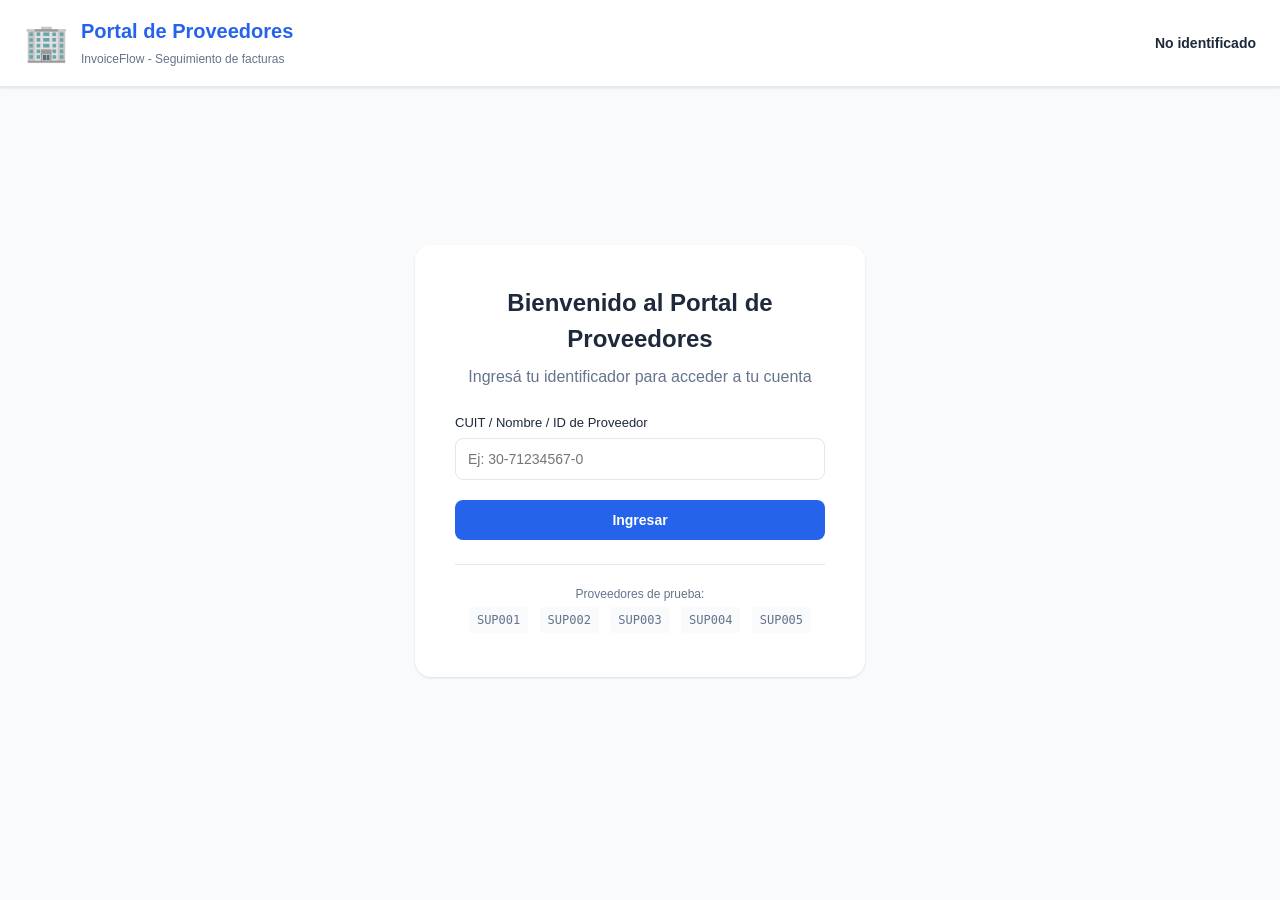
==== supplier_portal/index.html @ 0460cac7 "mi primer commit" ====
<!DOCTYPE html>
<html lang="es">
<head>
    <meta charset="UTF-8">
    <meta name="viewport" content="width=device-width, initial-scale=1.0">
    <title>Portal de Proveedores - InvoiceFlow</title>
    <link rel="stylesheet" href="style.css">
</head>
<body>
    <header>
        <div class="brand">
            <span class="logo">🏢</span>
            <div class="brand-text">
                <h1>Portal de Proveedores</h1>
                <span class="subtitle">InvoiceFlow - Seguimiento de facturas</span>
            </div>
        </div>
        <div class="user-info" id="user-info">
            <span class="supplier-name" id="supplier-name">No identificado</span>
            <span class="supplier-id" id="supplier-id"></span>
        </div>
    </header>

    <main>
        <!-- Login Section -->
        <section class="login-section" id="login-section">
            <div class="login-card">
                <h2>Bienvenido al Portal de Proveedores</h2>
                <p>Ingresá tu identificador para acceder a tu cuenta</p>
                
                <form id="login-form">
                    <div class="form-group">
                        <label for="login-input">CUIT / Nombre / ID de Proveedor</label>
                        <input type="text" id="login-input" placeholder="Ej: 30-71234567-0" required>
                    </div>
                    <button type="submit" class="btn-primary">Ingresar</button>
                </form>
                
                <div class="login-hint">
                    <p>Proveedores de prueba:</p>
                    <code>SUP001</code> <code>SUP002</code> <code>SUP003</code> <code>SUP004</code> <code>SUP005</code>
                </div>
            </div>
        </section>

        <!-- Dashboard Section -->
        <section class="dashboard-section hidden" id="dashboard-section">
            <!-- Tabs -->
            <nav class="tabs">
                <button class="tab active" data-tab="invoices">
                    📋 Mis Facturas
                </button>
                <button class="tab" data-tab="chat">
                    💬 Chat con Empresa
                </button>
            </nav>

            <!-- Tab: Mis Facturas -->
            <div class="tab-content active" id="tab-invoices">
                <div class="stats-grid">
                    <div class="stat-card">
                        <div class="stat-label">Total Facturas</div>
                        <div class="stat-value" id="stat-total">0</div>
                    </div>
                    <div class="stat-card approved">
                        <div class="stat-label">Aprobadas</div>
                        <div class="stat-value" id="stat-approved">0</div>
                    </div>
                    <div class="stat-card pending">
                        <div class="stat-label">Pendientes</div>
                        <div class="stat-value" id="stat-pending">0</div>
                    </div>
                    <div class="stat-card rejected">
                        <div class="stat-label">Rechazadas</div>
                        <div class="stat-value" id="stat-rejected">0</div>
                    </div>
                </div>

                <div class="filter-bar">
                    <button class="filter-btn active" data-filter="all">Todas</button>
                    <button class="filter-btn" data-filter="APPROVED">Aprobadas</button>
                    <button class="filter-btn" data-filter="PENDING">Pendientes</button>
                    <button class="filter-btn" data-filter="REJECTED">Rechazadas</button>
                    <button class="filter-btn" data-filter="ESCALATED">Escaladas</button>
                </div>

                <div class="invoices-table-container">
                    <table class="invoices-table" id="invoices-table">
                        <thead>
                            <tr>
                                <th>Nro. Factura</th>
                                <th>Fecha</th>
                                <th>Monto</th>
                                <th>Estado</th>
                                <th>Confirmación</th>
                                <th>Acciones</th>
                            </tr>
                        </thead>
                        <tbody id="invoices-tbody">
                            <tr>
                                <td colspan="6" class="loading">Cargando facturas...</td>
                            </tr>
                        </tbody>
                    </table>
                </div>
            </div>

            <!-- Tab: Chat -->
            <div class="tab-content" id="tab-chat">
                <div class="chat-container">
                    <div class="chat-header">
                        <h3>💬 Chat con el Departamento de Cuentas a Pagar</h3>
                        <p class="chat-hint">Realizá consultas sobre tus facturas y pagos</p>
                    </div>
                    
                    <div class="chat-messages" id="chat-messages">
                        <div class="chat-welcome">
                            <p>👋 ¡Bienvenido al chat de soporte!</p>
                            <p>Podés consultar el estado de tus facturas, tiempos de pago, o cualquier duda que tengas.</p>
                            <p class="examples">Ejemplos de consultas:</p>
                            <ul>
                                <li>"¿Cuál es el estado de mi factura FC-2026-SUP001-001?"</li>
                                <li>"¿Cuándo voy a cobrar?"</li>
                                <li>"Tengo una consulta sobre la factura rechazada"</li>
                            </ul>
                        </div>
                    </div>
                    
                    <div class="chat-input-container">
                        <input type="text" id="chat-input" placeholder="Escribí tu consulta...">
                        <button id="chat-send" class="btn-primary">Enviar</button>
                    </div>
                </div>
            </div>
        </section>
    </main>

    <!-- Modal de detalle de factura -->
    <div class="modal-overlay hidden" id="invoice-modal">
        <div class="modal">
            <div class="modal-header">
                <h3>Detalle de Factura</h3>
                <button class="modal-close" onclick="closeInvoiceModal()">&times;</button>
            </div>
            <div class="modal-body" id="invoice-modal-body">
                <!-- Contenido dinámico -->
            </div>
        </div>
    </div>

    <!-- Toast notifications -->
    <div id="toast-container"></div>

    <script>
        // ============================================================
        // Estado global
        // ============================================================
        let currentSupplier = null;
        let currentFilter = 'all';
        let chatHistory = [];

        // ============================================================
        // API Base
        // ============================================================
        const API = '';

        // ============================================================
        // Utilidades
        // ============================================================
        function formatCurrency(amount) {
            return new Intl.NumberFormat('es-AR', {
                style: 'currency',
                currency: 'ARS'
            }).format(amount || 0);
        }

        function formatDate(dateStr) {
            if (!dateStr) return '-';
            const d = new Date(dateStr);
            return d.toLocaleDateString('es-AR');
        }

        function showToast(message, type = 'success') {
            const container = document.getElementById('toast-container');
            const toast = document.createElement('div');
            toast.className = `toast ${type}`;
            toast.textContent = message;
            container.appendChild(toast);
            setTimeout(() => toast.remove(), 4000);
        }

        function getStatusLabel(status) {
            const labels = {
                'APPROVED': 'Aprobada',
                'PENDING': 'Pendiente',
                'REJECTED': 'Rechazada',
                'ESCALATED': 'Escalada'
            };
            return labels[status] || status;
        }

        function getStatusClass(status) {
            return status ? status.toLowerCase() : '';
        }

        // ============================================================
        // Login
        // ============================================================
        document.getElementById('login-form').addEventListener('submit', async (e) => {
            e.preventDefault();
            const input = document.getElementById('login-input').value.trim();
            
            if (!input) {
                showToast('Por favor ingresá tu identificador', 'error');
                return;
            }

            try {
                const response = await fetch(`${API}/supplier/validate`, {
                    method: 'POST',
                    headers: { 'Content-Type': 'application/json' },
                    body: JSON.stringify({ identifier: input })
                });
                
                const data = await response.json();
                
                if (data.valid) {
                    currentSupplier = data.supplier;
                    showSupplierDashboard();
                } else {
                    showToast(data.message || 'Proveedor no encontrado', 'error');
                }
            } catch (err) {
                // Si no hay backend, usar datos mock
                mockLogin(input);
            }
        });

        function mockLogin(input) {
            // Datos mock para demo
            const mockSuppliers = {
                'SUP001': { id: 'SUP001', name: 'TechCorp SA', cuit: '30-71234567-0', status: 'ACTIVE' },
                'SUP002': { id: 'SUP002', name: 'Papeleria Norte SRL', cuit: '30-69874523-1', status: 'ACTIVE' },
                'SUP003': { id: 'SUP003', name: 'Servicios Rapidos SA', cuit: '30-70111222-3', status: 'ACTIVE' },
                'SUP004': { id: 'SUP004', name: 'Limpieza Total SRL', cuit: '30-70555666-7', status: 'ACTIVE' },
                'SUP005': { id: 'SUP005', name: 'Consultoria Digital SA', cuit: '30-71234999-2', status: 'ACTIVE' },
            };

            const upperInput = input.toUpperCase();
            let supplier = mockSuppliers[upperInput];

            // Buscar por nombre parcial
            if (!supplier) {
                const entries = Object.values(mockSuppliers);
                supplier = entries.find(s => 
                    s.name.toUpperCase().includes(upperInput) || 
                    s.cuit.includes(input.replace(/-/g, ''))
                );
            }

            if (supplier) {
                currentSupplier = supplier;
                showSupplierDashboard();
            } else {
                showToast('Proveedor no encontrado', 'error');
            }
        }

        function showSupplierDashboard() {
            document.getElementById('login-section').classList.add('hidden');
            document.getElementById('dashboard-section').classList.remove('hidden');
            document.getElementById('supplier-name').textContent = currentSupplier.name;
            document.getElementById('supplier-id').textContent = `CUIT: ${currentSupplier.cuit}`;
            
            loadSupplierInvoices();
        }

        // ============================================================
        // Tabs
        // ============================================================
        document.querySelectorAll('.tabs .tab').forEach(tab => {
            tab.addEventListener('click', () => {
                document.querySelectorAll('.tabs .tab').forEach(t => t.classList.remove('active'));
                document.querySelectorAll('.tab-content').forEach(c => c.classList.remove('active'));
                tab.classList.add('active');
                document.getElementById(`tab-${tab.dataset.tab}`).classList.add('active');
            });
        });

        // ============================================================
        // Filtros
        // ============================================================
        document.querySelectorAll('.filter-btn').forEach(btn => {
            btn.addEventListener('click', () => {
                document.querySelectorAll('.filter-btn').forEach(b => b.classList.remove('active'));
                btn.classList.add('active');
                currentFilter = btn.dataset.filter;
                renderInvoices();
            });
        });

        // ============================================================
        // Cargar facturas del proveedor
        // ============================================================
        let allInvoices = [];

        async function loadSupplierInvoices() {
            const tbody = document.getElementById('invoices-tbody');
            
            // Datos mock para demo
            const mockInvoices = [
                { invoice_id: 'FC-2026-SUP001-001', amount: 25000, state: 'APPROVED', invoice_date: '2026-06-01', confirmation_id: 'PAY-A1B2C3D4', rejection_reason: '' },
                { invoice_id: 'FC-2026-SUP001-002', amount: 75000, state: 'REJECTED', invoice_date: '2026-06-15', confirmation_id: '', rejection_reason: 'Excede limite contractual maximo' },
                { invoice_id: 'FC-2026-SUP001-003', amount: 150000, state: 'PENDING', invoice_date: '2026-06-28', confirmation_id: '', rejection_reason: '' },
                { invoice_id: 'FC-2025-SUP001-005', amount: 45000, state: 'APPROVED', invoice_date: '2025-12-15', confirmation_id: 'PAY-E5F6G7H8', rejection_reason: '' },
                { invoice_id: 'FC-2025-SUP001-006', amount: 32000, state: 'ESCALATED', invoice_date: '2025-11-20', confirmation_id: '', rejection_reason: 'Requiere revision humana por monto elevado' },
            ].filter(inv => inv.invoice_id.includes(currentSupplier.id));

            // Agregar más facturas mock si no hay del proveedor
            if (mockInvoices.length === 0) {
                const baseInvoices = [
                    { invoice_id: `FC-2026-${currentSupplier.id}-001`, amount: 25000 + Math.random() * 50000, state: 'APPROVED', invoice_date: '2026-06-01', confirmation_id: 'PAY-' + Math.random().toString(36).substr(2, 8).toUpperCase(), rejection_reason: '' },
                    { invoice_id: `FC-2026-${currentSupplier.id}-002`, amount: 75000, state: 'REJECTED', invoice_date: '2026-05-15', confirmation_id: '', rejection_reason: 'Documentacion incompleta' },
                    { invoice_id: `FC-2026-${currentSupplier.id}-003`, amount: 150000, state: 'PENDING', invoice_date: '2026-06-28', confirmation_id: '', rejection_reason: '' },
                ];
                allInvoices = baseInvoices;
            } else {
                allInvoices = mockInvoices;
            }

            updateStats();
            renderInvoices();
        }

        function updateStats() {
            const total = allInvoices.length;
            const approved = allInvoices.filter(i => i.state === 'APPROVED').length;
            const pending = allInvoices.filter(i => i.state === 'PENDING').length;
            const rejected = allInvoices.filter(i => i.state === 'REJECTED' || i.state === 'ESCALATED').length;

            document.getElementById('stat-total').textContent = total;
            document.getElementById('stat-approved').textContent = approved;
            document.getElementById('stat-pending').textContent = pending;
            document.getElementById('stat-rejected').textContent = rejected;
        }

        function renderInvoices() {
            const tbody = document.getElementById('invoices-tbody');
            const filtered = currentFilter === 'all' 
                ? allInvoices 
                : allInvoices.filter(i => i.state === currentFilter);

            if (filtered.length === 0) {
                tbody.innerHTML = `
                    <tr>
                        <td colspan="6" class="empty-state">
                            <p>📭 No hay facturas con el filtro seleccionado</p>
                        </td>
                    </tr>
                `;
                return;
            }

            tbody.innerHTML = filtered.map(inv => `
                <tr>
                    <td><strong>${inv.invoice_id}</strong></td>
                    <td>${formatDate(inv.invoice_date)}</td>
                    <td class="amount">${formatCurrency(inv.amount)}</td>
                    <td><span class="badge ${getStatusClass(inv.state)}">${getStatusLabel(inv.state)}</span></td>
                    <td class="confirmation">${inv.confirmation_id || '-'}</td>
                    <td>
                        <button class="btn-small" onclick="showInvoiceDetail('${inv.invoice_id}')">Ver detalle</button>
                    </td>
                </tr>
            `).join('');
        }

        // ============================================================
        // Detalle de factura
        // ============================================================
        function showInvoiceDetail(invoiceId) {
            const invoice = allInvoices.find(i => i.invoice_id === invoiceId);
            if (!invoice) return;

            const modal = document.getElementById('invoice-modal');
            const body = document.getElementById('invoice-modal-body');

            body.innerHTML = `
                <div class="invoice-detail">
                    <div class="detail-header">
                        <h4>${invoice.invoice_id}</h4>
                        <span class="badge ${getStatusClass(invoice.state)}">${getStatusLabel(invoice.state)}</span>
                    </div>
                    
                    <div class="detail-grid">
                        <div class="detail-item">
                            <span class="label">Fecha de emisión</span>
                            <span class="value">${formatDate(invoice.invoice_date)}</span>
                        </div>
                        <div class="detail-item">
                            <span class="label">Monto</span>
                            <span class="value amount">${formatCurrency(invoice.amount)}</span>
                        </div>
                        <div class="detail-item">
                            <span class="label">Nro. Confirmación</span>
                            <span class="value mono">${invoice.confirmation_id || 'Pendiente'}</span>
                        </div>
                        <div class="detail-item">
                            <span class="label">Proveedor</span>
                            <span class="value">${currentSupplier.name}</span>
                        </div>
                    </div>

                    ${invoice.rejection_reason ? `
                        <div class="rejection-info">
                            <h5>💡 Motivo de rechazo</h5>
                            <p>${invoice.rejection_reason}</p>
                            <p class="hint">Podés contactarte con el departamento de cuentas a pagar para más información.</p>
                        </div>
                    ` : ''}

                    ${invoice.state === 'APPROVED' ? `
                        <div class="success-info">
                            <h5>✅ Factura aprobada</h5>
                            <p>Tu factura fue aprobada y está en proceso de pago.</p>
                            <p class="hint">Recibirás el pago según las condiciones pactadas.</p>
                        </div>
                    ` : ''}

                    ${invoice.state === 'PENDING' ? `
                        <div class="pending-info">
                            <h5>⏳ En revisión</h5>
                            <p>Tu factura está siendo procesada por el sistema de aprobación.</p>
                            <p class="hint">Podés consultar el estado en cualquier momento desde este portal.</p>
                        </div>
                    ` : ''}

                    ${invoice.state === 'ESCALATED' ? `
                        <div class="escalated-info">
                            <h5>⚠️ Escalada a revisión manual</h5>
                            <p>Tu factura requiere revisión por parte del departamento correspondiente.</p>
                            <p class="hint">Te notificaremos cuando haya una resolución.</p>
                        </div>
                    ` : ''}
                </div>
            `;

            modal.classList.remove('hidden');
        }

        function closeInvoiceModal() {
            document.getElementById('invoice-modal').classList.add('hidden');
        }

        // Cerrar modal clickeando fuera
        document.getElementById('invoice-modal').addEventListener('click', (e) => {
            if (e.target.classList.contains('modal-overlay')) {
                closeInvoiceModal();
            }
        });

        // ============================================================
        // Chat
        // ============================================================
        const chatMessages = document.getElementById('chat-messages');

        function addChatMessage(role, text) {
            const msg = document.createElement('div');
            msg.className = `chat-msg ${role}`;
            
            const time = new Date().toLocaleTimeString('es-AR', { hour: '2-digit', minute: '2-digit' });
            
            msg.innerHTML = `
                <div class="chat-meta">${role === 'user' ? currentSupplier.name : 'Departamento de Cuentas'} · ${time}</div>
                <div class="chat-text">${text}</div>
            `;
            
            chatMessages.appendChild(msg);
            chatMessages.scrollTop = chatMessages.scrollHeight;
            chatHistory.push({ role, text });
        }

        document.getElementById('chat-send').addEventListener('click', sendChatMessage);
        document.getElementById('chat-input').addEventListener('keypress', (e) => {
            if (e.key === 'Enter') sendChatMessage();
        });

        async function sendChatMessage() {
            const input = document.getElementById('chat-input');
            const text = input.value.trim();
            
            if (!text) return;
            if (!currentSupplier) {
                showToast('Primero iniciá sesión', 'error');
                return;
            }

            addChatMessage('user', text);
            input.value = '';

            // Simular respuesta del sistema
            setTimeout(() => {
                const response = generateAutoResponse(text);
                addChatMessage('system', response);
            }, 1000);
        }

        function generateAutoResponse(userMessage) {
            const msg = userMessage.toLowerCase();
            
            if (msg.includes('estado') || msg.includes('estado de')) {
                const pending = allInvoices.filter(i => i.state === 'PENDING').length;
                return `Según nuestros registros, tenés ${pending} factura(s) en proceso de revisión. ` +
                       `Podés ver el detalle de cada una en la pestaña "Mis Facturas".`;
            }
            
            if (msg.includes('cobrar') || msg.includes('pago') || msg.includes('cuando')) {
                const approved = allInvoices.filter(i => i.state === 'APPROVED');
                if (approved.length > 0) {
                    return `Tenés ${approved.length} factura(s) aprobada(s). Los pagos se realizan ` +
                           `según las condiciones pactadas en el contrato. Podés contactarte con ` +
                           `contabilidad para más información.`;
                }
                return `No hay facturas aprobadas pendientes de cobro en este momento.`;
            }
            
            if (msg.includes('rechazad')) {
                const rejected = allInvoices.filter(i => i.state === 'REJECTED');
                if (rejected.length > 0) {
                    return `Tenés ${rejected.length} factura(s) rechazada(s). Los motivos pueden ser: ` +
                           `documentación incompleta, monto que excede el límite contractual, o datos incorrectos. ` +
                           `Revisá el detalle en "Mis Facturas" o contactá a soporte.`;
                }
                return `No tenés facturas rechazadas en el sistema.`;
            }
            
            if (msg.includes('hola') || msg.includes('buenos') || msg.includes('buenas')) {
                return `¡Hola ${currentSupplier.name}! ¿En qué puedo ayudarte hoy? ` +
                       `Puedo asistirte con consultas sobre el estado de tus facturas, tiempos de pago, ` +
                       `o cualquier duda sobre el proceso de aprobación.`;
            }
            
            // Respuesta genérica
            return `Gracias por tu consulta. Para darte una respuesta precisa, ` +
                   `necesito que me indiques el número de factura específico. ` +
                   `También podés revisar el estado de todas tus facturas en la pestaña "Mis Facturas".`;
        }

        // ============================================================
        // Inicialización
        // ============================================================
        document.addEventListener('DOMContentLoaded', () => {
            // Verificar si hay sesión guardada
            const savedSupplier = localStorage.getItem('supplierSession');
            if (savedSupplier) {
                currentSupplier = JSON.parse(savedSupplier);
                showSupplierDashboard();
            }
        });
    </script>
</body>
</html>
---- supplier_portal/style.css ----
/* Portal de Proveedores - InvoiceFlow */
* {
    box-sizing: border-box;
    margin: 0;
    padding: 0;
}

:root {
    --primary: #2563eb;
    --primary-dark: #1d4ed8;
    --bg: #f8fafc;
    --card-bg: #ffffff;
    --border: #e2e8f0;
    --text: #1e293b;
    --text-light: #64748b;
    --approved: #16a34a;
    --approved-bg: #dcfce7;
    --rejected: #dc2626;
    --rejected-bg: #fee2e2;
    --pending: #ca8a04;
    --pending-bg: #fef9c3;
    --escalated: #ea580c;
    --escalated-bg: #fed7aa;
    --shadow: 0 1px 3px rgba(0,0,0,0.08), 0 1px 2px rgba(0,0,0,0.04);
}

body {
    font-family: -apple-system, BlinkMacSystemFont, "Segoe UI", Roboto, sans-serif;
    background: var(--bg);
    color: var(--text);
    min-height: 100vh;
    line-height: 1.5;
}

/* Header */
header {
    background: white;
    border-bottom: 1px solid var(--border);
    padding: 16px 24px;
    display: flex;
    justify-content: space-between;
    align-items: center;
    box-shadow: var(--shadow);
}

.brand {
    display: flex;
    align-items: center;
    gap: 12px;
}

.logo {
    font-size: 36px;
}

.brand-text h1 {
    font-size: 20px;
    color: var(--primary);
    margin: 0;
}

.brand-text .subtitle {
    font-size: 12px;
    color: var(--text-light);
}

.user-info {
    text-align: right;
}

.supplier-name {
    display: block;
    font-weight: 600;
    font-size: 14px;
}

.supplier-id {
    font-size: 12px;
    color: var(--text-light);
}

/* Main */
main {
    max-width: 1200px;
    margin: 0 auto;
    padding: 24px;
}

/* Login Section */
.login-section {
    display: flex;
    justify-content: center;
    align-items: center;
    min-height: calc(100vh - 200px);
}

.login-card {
    background: white;
    border-radius: 16px;
    padding: 40px;
    box-shadow: var(--shadow);
    width: 100%;
    max-width: 450px;
    text-align: center;
}

.login-card h2 {
    font-size: 24px;
    margin-bottom: 8px;
    color: var(--text);
}

.login-card > p {
    color: var(--text-light);
    margin-bottom: 24px;
}

.form-group {
    margin-bottom: 20px;
    text-align: left;
}

.form-group label {
    display: block;
    font-size: 13px;
    font-weight: 500;
    margin-bottom: 6px;
}

.form-group input {
    width: 100%;
    padding: 12px;
    border: 1px solid var(--border);
    border-radius: 8px;
    font-size: 14px;
    transition: border-color 0.15s;
}

.form-group input:focus {
    outline: none;
    border-color: var(--primary);
}

.login-hint {
    margin-top: 24px;
    padding-top: 20px;
    border-top: 1px solid var(--border);
    font-size: 12px;
    color: var(--text-light);
}

.login-hint code {
    background: var(--bg);
    padding: 4px 8px;
    border-radius: 4px;
    margin: 4px;
    display: inline-block;
}

/* Buttons */
.btn-primary {
    background: var(--primary);
    color: white;
    border: none;
    padding: 12px 24px;
    border-radius: 8px;
    font-size: 14px;
    font-weight: 600;
    cursor: pointer;
    transition: background 0.15s;
    width: 100%;
}

.btn-primary:hover {
    background: var(--primary-dark);
}

.btn-small {
    background: var(--bg);
    color: var(--primary);
    border: 1px solid var(--primary);
    padding: 6px 12px;
    border-radius: 6px;
    font-size: 12px;
    cursor: pointer;
    transition: all 0.15s;
}

.btn-small:hover {
    background: var(--primary);
    color: white;
}

/* Dashboard */
.dashboard-section {
    animation: fadeIn 0.3s;
}

@keyframes fadeIn {
    from { opacity: 0; transform: translateY(10px); }
    to { opacity: 1; transform: translateY(0); }
}

/* Tabs */
.tabs {
    display: flex;
    gap: 8px;
    margin-bottom: 24px;
    border-bottom: 1px solid var(--border);
    padding-bottom: 8px;
}

.tab {
    background: none;
    border: none;
    padding: 10px 20px;
    font-size: 14px;
    font-weight: 500;
    color: var(--text-light);
    cursor: pointer;
    border-radius: 8px 8px 0 0;
    transition: all 0.15s;
}

.tab:hover {
    color: var(--text);
    background: var(--bg);
}

.tab.active {
    color: var(--primary);
    background: white;
    border-bottom: 2px solid var(--primary);
}

.tab-content {
    display: none;
}

.tab-content.active {
    display: block;
}

/* Stats Grid */
.stats-grid {
    display: grid;
    grid-template-columns: repeat(4, 1fr);
    gap: 16px;
    margin-bottom: 24px;
}

@media (max-width: 768px) {
    .stats-grid {
        grid-template-columns: repeat(2, 1fr);
    }
}

.stat-card {
    background: white;
    border-radius: 12px;
    padding: 20px;
    box-shadow: var(--shadow);
    text-align: center;
}

.stat-label {
    font-size: 12px;
    color: var(--text-light);
    text-transform: uppercase;
    letter-spacing: 0.5px;
    margin-bottom: 8px;
}

.stat-value {
    font-size: 32px;
    font-weight: 700;
    color: var(--text);
}

.stat-card.approved .stat-value {
    color: var(--approved);
}

.stat-card.pending .stat-value {
    color: var(--pending);
}

.stat-card.rejected .stat-value {
    color: var(--rejected);
}

/* Filter Bar */
.filter-bar {
    display: flex;
    gap: 8px;
    margin-bottom: 16px;
    flex-wrap: wrap;
}

.filter-btn {
    background: var(--bg);
    border: 1px solid var(--border);
    padding: 8px 16px;
    border-radius: 20px;
    font-size: 13px;
    cursor: pointer;
    transition: all 0.15s;
}

.filter-btn:hover {
    background: white;
    border-color: var(--primary);
}

.filter-btn.active {
    background: var(--primary);
    color: white;
    border-color: var(--primary);
}

/* Invoices Table */
.invoices-table-container {
    background: white;
    border-radius: 12px;
    box-shadow: var(--shadow);
    overflow: hidden;
}

.invoices-table {
    width: 100%;
    border-collapse: collapse;
}

.invoices-table th {
    background: var(--bg);
    padding: 14px 16px;
    text-align: left;
    font-size: 12px;
    font-weight: 600;
    text-transform: uppercase;
    letter-spacing: 0.5px;
    color: var(--text-light);
    border-bottom: 1px solid var(--border);
}

.invoices-table td {
    padding: 16px;
    border-bottom: 1px solid var(--border);
    font-size: 14px;
}

.invoices-table tr:last-child td {
    border-bottom: none;
}

.invoices-table tr:hover td {
    background: var(--bg);
}

.invoices-table .amount {
    font-weight: 600;
    font-family: monospace;
}

.invoices-table .confirmation {
    font-family: monospace;
    font-size: 12px;
    color: var(--text-light);
}

.loading, .empty-state {
    text-align: center;
    padding: 40px;
    color: var(--text-light);
}

/* Badges */
.badge {
    display: inline-block;
    padding: 4px 10px;
    border-radius: 12px;
    font-size: 11px;
    font-weight: 600;
    text-transform: uppercase;
}

.badge.approved {
    background: var(--approved-bg);
    color: var(--approved);
}

.badge.rejected {
    background: var(--rejected-bg);
    color: var(--rejected);
}

.badge.pending {
    background: var(--pending-bg);
    color: var(--pending);
}

.badge.escalated {
    background: var(--escalated-bg);
    color: var(--escalated);
}

/* Chat */
.chat-container {
    background: white;
    border-radius: 12px;
    box-shadow: var(--shadow);
    display: flex;
    flex-direction: column;
    height: 500px;
}

.chat-header {
    padding: 16px 20px;
    border-bottom: 1px solid var(--border);
}

.chat-header h3 {
    font-size: 16px;
    margin-bottom: 4px;
}

.chat-hint {
    font-size: 12px;
    color: var(--text-light);
}

.chat-messages {
    flex: 1;
    overflow-y: auto;
    padding: 20px;
}

.chat-welcome {
    background: var(--bg);
    border-radius: 12px;
    padding: 20px;
    margin-bottom: 20px;
}

.chat-welcome p {
    margin-bottom: 8px;
}

.chat-welcome .examples {
    font-weight: 600;
    margin-top: 16px;
    margin-bottom: 8px;
}

.chat-welcome ul {
    margin-left: 20px;
    font-size: 13px;
    color: var(--text-light);
}

.chat-msg {
    margin-bottom: 16px;
    max-width: 80%;
}

.chat-msg.user {
    margin-left: auto;
}

.chat-msg .chat-meta {
    font-size: 11px;
    color: var(--text-light);
    margin-bottom: 4px;
}

.chat-msg.system .chat-meta {
    color: var(--primary);
}

.chat-msg .chat-text {
    background: var(--bg);
    padding: 12px 16px;
    border-radius: 12px;
    font-size: 14px;
    line-height: 1.5;
}

.chat-msg.user .chat-text {
    background: var(--primary);
    color: white;
}

.chat-input-container {
    display: flex;
    gap: 12px;
    padding: 16px 20px;
    border-top: 1px solid var(--border);
}

.chat-input-container input {
    flex: 1;
    padding: 12px 16px;
    border: 1px solid var(--border);
    border-radius: 8px;
    font-size: 14px;
}

.chat-input-container input:focus {
    outline: none;
    border-color: var(--primary);
}

.chat-input-container .btn-primary {
    width: auto;
}

/* Modal */
.modal-overlay {
    position: fixed;
    top: 0;
    left: 0;
    right: 0;
    bottom: 0;
    background: rgba(0,0,0,0.5);
    display: flex;
    align-items: center;
    justify-content: center;
    z-index: 1000;
}

.modal-overlay.hidden {
    display: none;
}

.modal {
    background: white;
    border-radius: 16px;
    width: 90%;
    max-width: 500px;
    max-height: 80vh;
    overflow: hidden;
}

.modal-header {
    padding: 16px 20px;
    border-bottom: 1px solid var(--border);
    display: flex;
    justify-content: space-between;
    align-items: center;
}

.modal-header h3 {
    font-size: 18px;
}

.modal-close {
    background: none;
    border: none;
    font-size: 28px;
    cursor: pointer;
    color: var(--text-light);
    line-height: 1;
}

.modal-close:hover {
    color: var(--text);
}

.modal-body {
    padding: 20px;
    max-height: 60vh;
    overflow-y: auto;
}

/* Invoice Detail */
.invoice-detail {
    animation: fadeIn 0.2s;
}

.detail-header {
    display: flex;
    justify-content: space-between;
    align-items: center;
    margin-bottom: 20px;
    padding-bottom: 16px;
    border-bottom: 1px solid var(--border);
}

.detail-header h4 {
    font-size: 18px;
}

.detail-grid {
    display: grid;
    grid-template-columns: 1fr 1fr;
    gap: 16px;
    margin-bottom: 20px;
}

.detail-item {
    display: flex;
    flex-direction: column;
}

.detail-item .label {
    font-size: 12px;
    color: var(--text-light);
    margin-bottom: 4px;
}

.detail-item .value {
    font-size: 14px;
    font-weight: 500;
}

.detail-item .value.amount {
    font-size: 18px;
    font-weight: 700;
    color: var(--primary);
}

.detail-item .value.mono {
    font-family: monospace;
}

.rejection-info,
.success-info,
.pending-info,
.escalated-info {
    padding: 16px;
    border-radius: 8px;
    margin-top: 16px;
}

.rejection-info {
    background: var(--rejected-bg);
}

.rejection-info h5 {
    color: var(--rejected);
    margin-bottom: 8px;
}

.success-info {
    background: var(--approved-bg);
}

.success-info h5 {
    color: var(--approved);
    margin-bottom: 8px;
}

.pending-info {
    background: var(--pending-bg);
}

.pending-info h5 {
    color: var(--pending);
    margin-bottom: 8px;
}

.escalated-info {
    background: var(--escalated-bg);
}

.escalated-info h5 {
    color: var(--escalated);
    margin-bottom: 8px;
}

.hint {
    font-size: 12px;
    color: var(--text-light);
    margin-top: 8px;
}

/* Toast */
#toast-container {
    position: fixed;
    bottom: 20px;
    right: 20px;
    z-index: 2000;
}

.toast {
    background: var(--text);
    color: white;
    padding: 12px 20px;
    border-radius: 8px;
    margin-top: 8px;
    animation: slideIn 0.3s;
    box-shadow: 0 4px 12px rgba(0,0,0,0.2);
}

.toast.error {
    background: var(--rejected);
}

@keyframes slideIn {
    from {
        opacity: 0;
        transform: translateX(20px);
    }
    to {
        opacity: 1;
        transform: translateX(0);
    }
}

/* Utility */
.hidden {
    display: none !important;
}
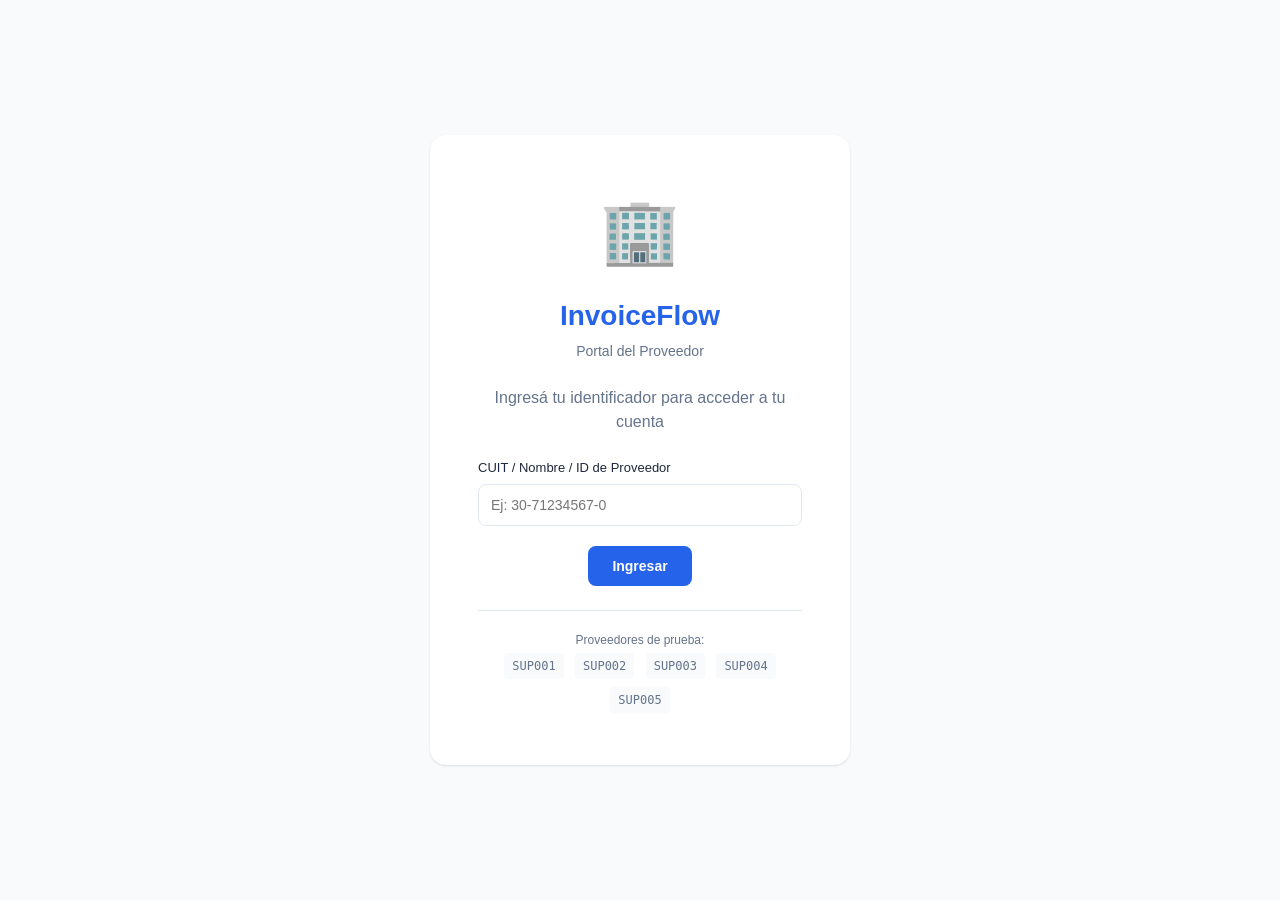
==== commit c0082bb1: ""Update"" ====
--- a/supplier_portal/index.html
+++ b/supplier_portal/index.html
@@ -3,139 +3,255 @@
 <head>
     <meta charset="UTF-8">
     <meta name="viewport" content="width=device-width, initial-scale=1.0">
-    <title>Portal de Proveedores - InvoiceFlow</title>
+    <title>InvoiceFlow — Portal Proveedor</title>
     <link rel="stylesheet" href="style.css">
 </head>
 <body>
-    <header>
-        <div class="brand">
-            <span class="logo">🏢</span>
-            <div class="brand-text">
-                <h1>Portal de Proveedores</h1>
-                <span class="subtitle">InvoiceFlow - Seguimiento de facturas</span>
+    <!-- ============================================================ -->
+    <!-- LOGIN SECTION (antes de autenticarse)                        -->
+    <!-- ============================================================ -->
+    <section class="login-section" id="login-section">
+        <div class="login-card">
+            <div class="login-logo">🏢</div>
+            <h1 class="login-title">InvoiceFlow</h1>
+            <p class="login-subtitle">Portal del Proveedor</p>
+            <p class="login-desc">Ingresá tu identificador para acceder a tu cuenta</p>
+            
+            <form id="login-form">
+                <div class="form-group">
+                    <label for="login-input">CUIT / Nombre / ID de Proveedor</label>
+                    <input type="text" id="login-input" placeholder="Ej: 30-71234567-0" required>
+                </div>
+                <button type="submit" class="btn-primary">Ingresar</button>
+            </form>
+            
+            <div class="login-hint">
+                <p>Proveedores de prueba:</p>
+                <code>SUP001</code> <code>SUP002</code> <code>SUP003</code> <code>SUP004</code> <code>SUP005</code>
             </div>
         </div>
-        <div class="user-info" id="user-info">
-            <span class="supplier-name" id="supplier-name">No identificado</span>
-            <span class="supplier-id" id="supplier-id"></span>
+    </section>
+
+    <!-- ============================================================ -->
+    <!-- APP SECTION (después de autenticarse)                        -->
+    <!-- ============================================================ -->
+    <div class="app-container hidden" id="app-container">
+        
+        <!-- Header global -->
+        <header class="app-header">
+            <div class="header-brand">
+                <span class="header-logo">🏢</span>
+                <div class="header-title">
+                    <h1>InvoiceFlow — Portal Proveedor</h1>
+                </div>
+            </div>
+            <div class="header-user">
+                <div class="user-info-box">
+                    <span class="user-name" id="header-supplier-name">-</span>
+                    <span class="user-id" id="header-supplier-cuit">-</span>
+                </div>
+                <button class="btn-logout" id="btn-logout" title="Cerrar sesión">
+                    🚪 Cerrar sesión
+                </button>
+            </div>
+        </header>
+
+        <div class="app-body">
+            <!-- Sidebar de navegación -->
+            <nav class="sidebar" id="sidebar">
+                <ul class="sidebar-nav">
+                    <li class="sidebar-item active" data-page="inicio">
+                        <span class="sidebar-icon">🏠</span>
+                        <span class="sidebar-text">Inicio</span>
+                    </li>
+                    <li class="sidebar-item" data-page="subir-factura">
+                        <span class="sidebar-icon">📤</span>
+                        <span class="sidebar-text">Subir factura</span>
+                    </li>
+                    <li class="sidebar-item" data-page="mis-facturas">
+                        <span class="sidebar-icon">📋</span>
+                        <span class="sidebar-text">Mis facturas</span>
+                    </li>
+                    <li class="sidebar-item" data-page="chat">
+                        <span class="sidebar-icon">💬</span>
+                        <span class="sidebar-text">Chat de soporte</span>
+                    </li>
+                </ul>
+            </nav>
+
+            <!-- Contenido principal -->
+            <main class="main-content">
+                
+                <!-- ============================================================ -->
+                <!-- PÁGINA: INICIO (Dashboard)                                   -->
+                <!-- ============================================================ -->
+                <div class="page active" id="page-inicio">
+                    <h2 class="page-title">Bienvenido</h2>
+                    
+                    <!-- Resumen de facturas por estado (5 badges) -->
+                    <div class="stats-grid">
+                        <div class="stat-card">
+                            <div class="stat-label">Pendiente</div>
+                            <div class="stat-value pending" id="stat-pending">0</div>
+                        </div>
+                        <div class="stat-card">
+                            <div class="stat-label">Aprobada</div>
+                            <div class="stat-value approved" id="stat-approved">0</div>
+                        </div>
+                        <div class="stat-card">
+                            <div class="stat-label">Escalada</div>
+                            <div class="stat-value escalated" id="stat-escalated">0</div>
+                        </div>
+                        <div class="stat-card">
+                            <div class="stat-label">Rechazada</div>
+                            <div class="stat-value rejected" id="stat-rejected">0</div>
+                        </div>
+                        <div class="stat-card">
+                            <div class="stat-label">Pagada</div>
+                            <div class="stat-value paid" id="stat-paid">0</div>
+                        </div>
+                    </div>
+
+                    <!-- Accesos rápidos -->
+                    <div class="quick-actions">
+                        <h3>Accesos rápidos</h3>
+                        <div class="action-buttons">
+                            <button class="btn-action" id="btn-quick-upload">
+                                📤 Subir factura
+                            </button>
+                            <button class="btn-action secondary" id="btn-quick-consult">
+                                🔍 Consultar estado
+                            </button>
+                        </div>
+                    </div>
+                </div>
+
+                <!-- ============================================================ -->
+                <!-- PÁGINA: SUBIR FACTURA                                       -->
+                <!-- ============================================================ -->
+                <div class="page" id="page-subir-factura">
+                    <h2 class="page-title">Subir factura</h2>
+                    
+                    <div class="upload-container">
+                        <div class="upload-area" id="upload-area">
+                            <div class="upload-icon">📄</div>
+                            <p class="upload-text">Arrastrá tu factura PDF acá</p>
+                            <p class="upload-hint">o hacé click para seleccionar archivo</p>
+                            <input type="file" id="file-input" accept=".pdf" hidden>
+                        </div>
+
+                        <div class="upload-result hidden" id="upload-result">
+                            <!-- Resultado del procesamiento -->
+                        </div>
+                    </div>
+                </div>
+
+                <!-- ============================================================ -->
+                <!-- PÁGINA: MIS FACTURAS (Historial)                            -->
+                <!-- ============================================================ -->
+                <div class="page" id="page-mis-facturas">
+                    <h2 class="page-title">Mis facturas</h2>
+                    
+                    <!-- Filtros -->
+                    <div class="filter-bar">
+                        <select id="filter-year" class="filter-select">
+                            <option value="">Todos los años</option>
+                            <option value="2026">2026</option>
+                            <option value="2025">2025</option>
+                        </select>
+                        <select id="filter-month" class="filter-select">
+                            <option value="">Todos los meses</option>
+                            <option value="01">Enero</option>
+                            <option value="02">Febrero</option>
+                            <option value="03">Marzo</option>
+                            <option value="04">Abril</option>
+                            <option value="05">Mayo</option>
+                            <option value="06">Junio</option>
+                            <option value="07">Julio</option>
+                            <option value="08">Agosto</option>
+                            <option value="09">Septiembre</option>
+                            <option value="10">Octubre</option>
+                            <option value="11">Noviembre</option>
+                            <option value="12">Diciembre</option>
+                        </select>
+                        <select id="filter-status" class="filter-select">
+                            <option value="">Todos los estados</option>
+                            <option value="PENDING">Pendiente</option>
+                            <option value="APPROVED">Aprobada</option>
+                            <option value="ESCALATED">Escalada</option>
+                            <option value="REJECTED">Rechazada</option>
+                            <option value="PAID">Pagada</option>
+                        </select>
+                        <button class="btn-secondary" id="btn-apply-filters">Aplicar</button>
+                    </div>
+
+                    <!-- Tabla de facturas -->
+                    <div class="invoices-table-container">
+                        <table class="invoices-table" id="invoices-table">
+                            <thead>
+                                <tr>
+                                    <th>Nro. Factura</th>
+                                    <th>Fecha</th>
+                                    <th>Monto</th>
+                                    <th>Estado</th>
+                                    <th>Confirmación</th>
+                                    <th>Acciones</th>
+                                </tr>
+                            </thead>
+                            <tbody id="invoices-tbody">
+                                <tr>
+                                    <td colspan="6" class="loading">Cargando facturas...</td>
+                                </tr>
+                            </tbody>
+                        </table>
+                    </div>
+                </div>
+
+                <!-- ============================================================ -->
+                <!-- PÁGINA: CHAT DE SOPORTE                                    -->
+                <!-- ============================================================ -->
+                <div class="page" id="page-chat">
+                    <h2 class="page-title">Chat de soporte</h2>
+                    
+                    <div class="chat-container">
+                        <div class="chat-messages" id="chat-messages">
+                            <div class="chat-welcome">
+                                <p>👋 ¡Bienvenido al chat de soporte!</p>
+                                <p>Podés consultar el estado de tus facturas, tiempos de pago, o cualquier duda que tengas.</p>
+                                <p class="examples">Ejemplos de consultas:</p>
+                                <ul>
+                                    <li>"¿Cuál es el estado de mi factura FC-2026-SUP001-001?"</li>
+                                    <li>"¿Cuándo voy a cobrar?"</li>
+                                    <li>"Tengo una consulta sobre la factura rechazada"</li>
+                                </ul>
+                            </div>
+                        </div>
+                        
+                        <div class="chat-input-container">
+                            <input type="text" id="chat-input" placeholder="Escribí tu consulta...">
+                            <button id="chat-send" class="btn-primary">Enviar</button>
+                        </div>
+                    </div>
+                </div>
+
+            </main>
         </div>
-    </header>
-
-    <main>
-        <!-- Login Section -->
-        <section class="login-section" id="login-section">
-            <div class="login-card">
-                <h2>Bienvenido al Portal de Proveedores</h2>
-                <p>Ingresá tu identificador para acceder a tu cuenta</p>
-                
-                <form id="login-form">
-                    <div class="form-group">
-                        <label for="login-input">CUIT / Nombre / ID de Proveedor</label>
-                        <input type="text" id="login-input" placeholder="Ej: 30-71234567-0" required>
-                    </div>
-                    <button type="submit" class="btn-primary">Ingresar</button>
-                </form>
-                
-                <div class="login-hint">
-                    <p>Proveedores de prueba:</p>
-                    <code>SUP001</code> <code>SUP002</code> <code>SUP003</code> <code>SUP004</code> <code>SUP005</code>
-                </div>
+
+        <!-- Footer global -->
+        <footer class="app-footer">
+            <div class="footer-contact">
+                <span>📧 cuentasapagar@invoiceflow.com</span>
+                <span>📞 +54 11 4567-8900</span>
             </div>
-        </section>
-
-        <!-- Dashboard Section -->
-        <section class="dashboard-section hidden" id="dashboard-section">
-            <!-- Tabs -->
-            <nav class="tabs">
-                <button class="tab active" data-tab="invoices">
-                    📋 Mis Facturas
-                </button>
-                <button class="tab" data-tab="chat">
-                    💬 Chat con Empresa
-                </button>
-            </nav>
-
-            <!-- Tab: Mis Facturas -->
-            <div class="tab-content active" id="tab-invoices">
-                <div class="stats-grid">
-                    <div class="stat-card">
-                        <div class="stat-label">Total Facturas</div>
-                        <div class="stat-value" id="stat-total">0</div>
-                    </div>
-                    <div class="stat-card approved">
-                        <div class="stat-label">Aprobadas</div>
-                        <div class="stat-value" id="stat-approved">0</div>
-                    </div>
-                    <div class="stat-card pending">
-                        <div class="stat-label">Pendientes</div>
-                        <div class="stat-value" id="stat-pending">0</div>
-                    </div>
-                    <div class="stat-card rejected">
-                        <div class="stat-label">Rechazadas</div>
-                        <div class="stat-value" id="stat-rejected">0</div>
-                    </div>
-                </div>
-
-                <div class="filter-bar">
-                    <button class="filter-btn active" data-filter="all">Todas</button>
-                    <button class="filter-btn" data-filter="APPROVED">Aprobadas</button>
-                    <button class="filter-btn" data-filter="PENDING">Pendientes</button>
-                    <button class="filter-btn" data-filter="REJECTED">Rechazadas</button>
-                    <button class="filter-btn" data-filter="ESCALATED">Escaladas</button>
-                </div>
-
-                <div class="invoices-table-container">
-                    <table class="invoices-table" id="invoices-table">
-                        <thead>
-                            <tr>
-                                <th>Nro. Factura</th>
-                                <th>Fecha</th>
-                                <th>Monto</th>
-                                <th>Estado</th>
-                                <th>Confirmación</th>
-                                <th>Acciones</th>
-                            </tr>
-                        </thead>
-                        <tbody id="invoices-tbody">
-                            <tr>
-                                <td colspan="6" class="loading">Cargando facturas...</td>
-                            </tr>
-                        </tbody>
-                    </table>
-                </div>
+            <div class="footer-version">
+                <span>InvoiceFlow v1.0.0</span>
             </div>
-
-            <!-- Tab: Chat -->
-            <div class="tab-content" id="tab-chat">
-                <div class="chat-container">
-                    <div class="chat-header">
-                        <h3>💬 Chat con el Departamento de Cuentas a Pagar</h3>
-                        <p class="chat-hint">Realizá consultas sobre tus facturas y pagos</p>
-                    </div>
-                    
-                    <div class="chat-messages" id="chat-messages">
-                        <div class="chat-welcome">
-                            <p>👋 ¡Bienvenido al chat de soporte!</p>
-                            <p>Podés consultar el estado de tus facturas, tiempos de pago, o cualquier duda que tengas.</p>
-                            <p class="examples">Ejemplos de consultas:</p>
-                            <ul>
-                                <li>"¿Cuál es el estado de mi factura FC-2026-SUP001-001?"</li>
-                                <li>"¿Cuándo voy a cobrar?"</li>
-                                <li>"Tengo una consulta sobre la factura rechazada"</li>
-                            </ul>
-                        </div>
-                    </div>
-                    
-                    <div class="chat-input-container">
-                        <input type="text" id="chat-input" placeholder="Escribí tu consulta...">
-                        <button id="chat-send" class="btn-primary">Enviar</button>
-                    </div>
-                </div>
-            </div>
-        </section>
-    </main>
-
-    <!-- Modal de detalle de factura -->
+        </footer>
+    </div>
+
+    <!-- ============================================================ -->
+    <!-- MODAL DE DETALLE DE FACTURA                                 -->
+    <!-- ============================================================ -->
     <div class="modal-overlay hidden" id="invoice-modal">
         <div class="modal">
             <div class="modal-header">
@@ -151,18 +267,15 @@
     <!-- Toast notifications -->
     <div id="toast-container"></div>
 
+    <!-- Chat flotante (accesible desde cualquier página) -->
+    <button class="chat-fab hidden" id="chat-fab" title="Chat de soporte">💬</button>
+
     <script>
         // ============================================================
         // Estado global
         // ============================================================
         let currentSupplier = null;
-        let currentFilter = 'all';
-        let chatHistory = [];
-
-        // ============================================================
-        // API Base
-        // ============================================================
-        const API = '';
+        let allInvoices = [];
 
         // ============================================================
         // Utilidades
@@ -191,16 +304,15 @@
 
         function getStatusLabel(status) {
             const labels = {
+                'PENDING': 'Pendiente',
+                'PENDING_PAYMENT': 'En espera de pago',
                 'APPROVED': 'Aprobada',
-                'PENDING': 'Pendiente',
                 'REJECTED': 'Rechazada',
-                'ESCALATED': 'Escalada'
+                'ESCALATED': 'Escalada',
+                'PAID': 'Pagada',
+                'PENDIENTE_TECNICO': 'Procesando'
             };
             return labels[status] || status;
-        }
-
-        function getStatusClass(status) {
-            return status ? status.toLowerCase() : '';
         }
 
         // ============================================================
@@ -216,30 +328,27 @@
             }
 
             try {
-                const response = await fetch(`${API}/supplier/validate`, {
+                const response = await fetch(`/supplier/validate`, {
                     method: 'POST',
                     headers: { 'Content-Type': 'application/json' },
                     body: JSON.stringify({ identifier: input })
                 });
-                
                 const data = await response.json();
                 
                 if (data.valid) {
                     currentSupplier = data.supplier;
-                    showSupplierDashboard();
+                    showApp();
                 } else {
                     showToast(data.message || 'Proveedor no encontrado', 'error');
                 }
             } catch (err) {
-                // Si no hay backend, usar datos mock
                 mockLogin(input);
             }
         });
 
         function mockLogin(input) {
-            // Datos mock para demo
             const mockSuppliers = {
-                'SUP001': { id: 'SUP001', name: 'TechCorp SA', cuit: '30-71234567-0', status: 'ACTIVE' },
+                'SUP001': { id: 'SUP001', name: 'TechCorp SA', cuit: '30-71234567-8', status: 'ACTIVE' },
                 'SUP002': { id: 'SUP002', name: 'Papeleria Norte SRL', cuit: '30-69874523-1', status: 'ACTIVE' },
                 'SUP003': { id: 'SUP003', name: 'Servicios Rapidos SA', cuit: '30-70111222-3', status: 'ACTIVE' },
                 'SUP004': { id: 'SUP004', name: 'Limpieza Total SRL', cuit: '30-70555666-7', status: 'ACTIVE' },
@@ -249,7 +358,6 @@
             const upperInput = input.toUpperCase();
             let supplier = mockSuppliers[upperInput];
 
-            // Buscar por nombre parcial
             if (!supplier) {
                 const entries = Object.values(mockSuppliers);
                 supplier = entries.find(s => 
@@ -260,54 +368,68 @@
 
             if (supplier) {
                 currentSupplier = supplier;
-                showSupplierDashboard();
+                showApp();
             } else {
                 showToast('Proveedor no encontrado', 'error');
             }
         }
 
-        function showSupplierDashboard() {
+        function showApp() {
             document.getElementById('login-section').classList.add('hidden');
-            document.getElementById('dashboard-section').classList.remove('hidden');
-            document.getElementById('supplier-name').textContent = currentSupplier.name;
-            document.getElementById('supplier-id').textContent = `CUIT: ${currentSupplier.cuit}`;
-            
-            loadSupplierInvoices();
-        }
-
-        // ============================================================
-        // Tabs
-        // ============================================================
-        document.querySelectorAll('.tabs .tab').forEach(tab => {
-            tab.addEventListener('click', () => {
-                document.querySelectorAll('.tabs .tab').forEach(t => t.classList.remove('active'));
-                document.querySelectorAll('.tab-content').forEach(c => c.classList.remove('active'));
-                tab.classList.add('active');
-                document.getElementById(`tab-${tab.dataset.tab}`).classList.add('active');
+            document.getElementById('app-container').classList.remove('hidden');
+            
+            document.getElementById('header-supplier-name').textContent = currentSupplier.name;
+            document.getElementById('header-supplier-cuit').textContent = `CUIT: ${currentSupplier.cuit}`;
+            
+            loadInvoices();
+            updateStats();
+        }
+
+        // ============================================================
+        // Logout
+        // ============================================================
+        document.getElementById('btn-logout').addEventListener('click', () => {
+            currentSupplier = null;
+            document.getElementById('app-container').classList.add('hidden');
+            document.getElementById('login-section').classList.remove('hidden');
+            document.getElementById('login-input').value = '';
+        });
+
+        // ============================================================
+        // Navegación Sidebar
+        // ============================================================
+        document.querySelectorAll('.sidebar-item').forEach(item => {
+            item.addEventListener('click', () => {
+                const page = item.dataset.page;
+                
+                document.querySelectorAll('.sidebar-item').forEach(i => i.classList.remove('active'));
+                item.classList.add('active');
+                
+                document.querySelectorAll('.page').forEach(p => p.classList.remove('active'));
+                document.getElementById(`page-${page}`).classList.add('active');
             });
         });
 
-        // ============================================================
-        // Filtros
-        // ============================================================
-        document.querySelectorAll('.filter-btn').forEach(btn => {
-            btn.addEventListener('click', () => {
-                document.querySelectorAll('.filter-btn').forEach(b => b.classList.remove('active'));
-                btn.classList.add('active');
-                currentFilter = btn.dataset.filter;
-                renderInvoices();
-            });
-        });
-
-        // ============================================================
-        // Cargar facturas del proveedor
-        // ============================================================
-        let allInvoices = [];
-
-        async function loadSupplierInvoices() {
-            const tbody = document.getElementById('invoices-tbody');
-            
-            // Datos mock para demo
+        // Chat flotante
+        document.getElementById('chat-fab').addEventListener('click', () => {
+            document.querySelector('.sidebar-item[data-page="chat"]').click();
+        });
+
+        // ============================================================
+        // Accesos rápidos
+        // ============================================================
+        document.getElementById('btn-quick-upload').addEventListener('click', () => {
+            document.querySelector('.sidebar-item[data-page="subir-factura"]').click();
+        });
+
+        document.getElementById('btn-quick-consult').addEventListener('click', () => {
+            document.querySelector('.sidebar-item[data-page="mis-facturas"]').click();
+        });
+
+        // ============================================================
+        // Cargar facturas
+        // ============================================================
+        function loadInvoices() {
             const mockInvoices = [
                 { invoice_id: 'FC-2026-SUP001-001', amount: 25000, state: 'APPROVED', invoice_date: '2026-06-01', confirmation_id: 'PAY-A1B2C3D4', rejection_reason: '' },
                 { invoice_id: 'FC-2026-SUP001-002', amount: 75000, state: 'REJECTED', invoice_date: '2026-06-15', confirmation_id: '', rejection_reason: 'Excede limite contractual maximo' },
@@ -316,64 +438,64 @@
                 { invoice_id: 'FC-2025-SUP001-006', amount: 32000, state: 'ESCALATED', invoice_date: '2025-11-20', confirmation_id: '', rejection_reason: 'Requiere revision humana por monto elevado' },
             ].filter(inv => inv.invoice_id.includes(currentSupplier.id));
 
-            // Agregar más facturas mock si no hay del proveedor
             if (mockInvoices.length === 0) {
-                const baseInvoices = [
-                    { invoice_id: `FC-2026-${currentSupplier.id}-001`, amount: 25000 + Math.random() * 50000, state: 'APPROVED', invoice_date: '2026-06-01', confirmation_id: 'PAY-' + Math.random().toString(36).substr(2, 8).toUpperCase(), rejection_reason: '' },
+                allInvoices = [
+                    { invoice_id: `FC-2026-${currentSupplier.id}-001`, amount: 25000, state: 'APPROVED', invoice_date: '2026-06-01', confirmation_id: 'PAY-12345678', rejection_reason: '' },
                     { invoice_id: `FC-2026-${currentSupplier.id}-002`, amount: 75000, state: 'REJECTED', invoice_date: '2026-05-15', confirmation_id: '', rejection_reason: 'Documentacion incompleta' },
                     { invoice_id: `FC-2026-${currentSupplier.id}-003`, amount: 150000, state: 'PENDING', invoice_date: '2026-06-28', confirmation_id: '', rejection_reason: '' },
                 ];
-                allInvoices = baseInvoices;
             } else {
                 allInvoices = mockInvoices;
             }
 
-            updateStats();
             renderInvoices();
         }
 
         function updateStats() {
-            const total = allInvoices.length;
-            const approved = allInvoices.filter(i => i.state === 'APPROVED').length;
-            const pending = allInvoices.filter(i => i.state === 'PENDING').length;
-            const rejected = allInvoices.filter(i => i.state === 'REJECTED' || i.state === 'ESCALATED').length;
-
-            document.getElementById('stat-total').textContent = total;
-            document.getElementById('stat-approved').textContent = approved;
-            document.getElementById('stat-pending').textContent = pending;
-            document.getElementById('stat-rejected').textContent = rejected;
+            document.getElementById('stat-pending').textContent = allInvoices.filter(i => i.state === 'PENDING').length;
+            document.getElementById('stat-approved').textContent = allInvoices.filter(i => i.state === 'APPROVED').length;
+            document.getElementById('stat-escalated').textContent = allInvoices.filter(i => i.state === 'ESCALATED').length;
+            document.getElementById('stat-rejected').textContent = allInvoices.filter(i => i.state === 'REJECTED').length;
+            document.getElementById('stat-paid').textContent = allInvoices.filter(i => i.state === 'PAID').length;
         }
 
         function renderInvoices() {
             const tbody = document.getElementById('invoices-tbody');
-            const filtered = currentFilter === 'all' 
-                ? allInvoices 
-                : allInvoices.filter(i => i.state === currentFilter);
+            
+            const yearFilter = document.getElementById('filter-year').value;
+            const monthFilter = document.getElementById('filter-month').value;
+            const statusFilter = document.getElementById('filter-status').value;
+
+            let filtered = [...allInvoices];
+            
+            if (yearFilter) {
+                filtered = filtered.filter(i => i.invoice_date.startsWith(yearFilter));
+            }
+            if (monthFilter) {
+                filtered = filtered.filter(i => i.invoice_date.includes(`-${monthFilter}-`));
+            }
+            if (statusFilter) {
+                filtered = filtered.filter(i => i.state === statusFilter);
+            }
 
             if (filtered.length === 0) {
-                tbody.innerHTML = `
-                    <tr>
-                        <td colspan="6" class="empty-state">
-                            <p>📭 No hay facturas con el filtro seleccionado</p>
-                        </td>
-                    </tr>
-                `;
+                tbody.innerHTML = `<tr><td colspan="6" class="empty-state">📭 No hay facturas con los filtros seleccionados</td></tr>`;
                 return;
             }
 
             tbody.innerHTML = filtered.map(inv => `
-                <tr>
+                <tr class="invoice-row" data-id="${inv.invoice_id}">
                     <td><strong>${inv.invoice_id}</strong></td>
                     <td>${formatDate(inv.invoice_date)}</td>
                     <td class="amount">${formatCurrency(inv.amount)}</td>
-                    <td><span class="badge ${getStatusClass(inv.state)}">${getStatusLabel(inv.state)}</span></td>
+                    <td><span class="badge ${inv.state.toLowerCase()}">${getStatusLabel(inv.state)}</span></td>
                     <td class="confirmation">${inv.confirmation_id || '-'}</td>
-                    <td>
-                        <button class="btn-small" onclick="showInvoiceDetail('${inv.invoice_id}')">Ver detalle</button>
-                    </td>
+                    <td><button class="btn-small" onclick="showInvoiceDetail('${inv.invoice_id}')">Ver</button></td>
                 </tr>
             `).join('');
         }
+
+        document.getElementById('btn-apply-filters').addEventListener('click', renderInvoices);
 
         // ============================================================
         // Detalle de factura
@@ -384,12 +506,44 @@
 
             const modal = document.getElementById('invoice-modal');
             const body = document.getElementById('invoice-modal-body');
+
+            let extraInfo = '';
+            
+            if (invoice.state === 'REJECTED' && invoice.rejection_reason) {
+                extraInfo = `
+                    <div class="invoice-alert rejection">
+                        <h5>💡 Motivo de rechazo</h5>
+                        <p>${invoice.rejection_reason}</p>
+                    </div>
+                `;
+            }
+            
+            if (invoice.state === 'PAID') {
+                extraInfo = `
+                    <div class="invoice-alert success">
+                        <h5>✅ Factura pagada</h5>
+                        <p><strong>CBU:</strong> 0170298440000001234567</p>
+                        <p><strong>Fecha de pago:</strong> ${formatDate(invoice.payment_date || '2026-07-01')}</p>
+                        <p><strong>N° de comprobante:</strong> ${invoice.confirmation_id}</p>
+                    </div>
+                `;
+            }
+
+            if (invoice.state === 'ESCALATED') {
+                extraInfo = `
+                    <div class="invoice-alert warning">
+                        <h5>⚠️ En revisión manual</h5>
+                        <p>Tu factura está siendo revisada por el equipo de aprobación.</p>
+                        <p>Te notificaremos cuando haya una resolución.</p>
+                    </div>
+                `;
+            }
 
             body.innerHTML = `
                 <div class="invoice-detail">
                     <div class="detail-header">
                         <h4>${invoice.invoice_id}</h4>
-                        <span class="badge ${getStatusClass(invoice.state)}">${getStatusLabel(invoice.state)}</span>
+                        <span class="badge ${invoice.state.toLowerCase()}">${getStatusLabel(invoice.state)}</span>
                     </div>
                     
                     <div class="detail-grid">
@@ -402,7 +556,7 @@
                             <span class="value amount">${formatCurrency(invoice.amount)}</span>
                         </div>
                         <div class="detail-item">
-                            <span class="label">Nro. Confirmación</span>
+                            <span class="label">N° Confirmación</span>
                             <span class="value mono">${invoice.confirmation_id || 'Pendiente'}</span>
                         </div>
                         <div class="detail-item">
@@ -411,37 +565,7 @@
                         </div>
                     </div>
 
-                    ${invoice.rejection_reason ? `
-                        <div class="rejection-info">
-                            <h5>💡 Motivo de rechazo</h5>
-                            <p>${invoice.rejection_reason}</p>
-                            <p class="hint">Podés contactarte con el departamento de cuentas a pagar para más información.</p>
-                        </div>
-                    ` : ''}
-
-                    ${invoice.state === 'APPROVED' ? `
-                        <div class="success-info">
-                            <h5>✅ Factura aprobada</h5>
-                            <p>Tu factura fue aprobada y está en proceso de pago.</p>
-                            <p class="hint">Recibirás el pago según las condiciones pactadas.</p>
-                        </div>
-                    ` : ''}
-
-                    ${invoice.state === 'PENDING' ? `
-                        <div class="pending-info">
-                            <h5>⏳ En revisión</h5>
-                            <p>Tu factura está siendo procesada por el sistema de aprobación.</p>
-                            <p class="hint">Podés consultar el estado en cualquier momento desde este portal.</p>
-                        </div>
-                    ` : ''}
-
-                    ${invoice.state === 'ESCALATED' ? `
-                        <div class="escalated-info">
-                            <h5>⚠️ Escalada a revisión manual</h5>
-                            <p>Tu factura requiere revisión por parte del departamento correspondiente.</p>
-                            <p class="hint">Te notificaremos cuando haya una resolución.</p>
-                        </div>
-                    ` : ''}
+                    ${extraInfo}
                 </div>
             `;
 
@@ -452,7 +576,6 @@
             document.getElementById('invoice-modal').classList.add('hidden');
         }
 
-        // Cerrar modal clickeando fuera
         document.getElementById('invoice-modal').addEventListener('click', (e) => {
             if (e.target.classList.contains('modal-overlay')) {
                 closeInvoiceModal();
@@ -460,6 +583,91 @@
         });
 
         // ============================================================
+        // Upload de factura
+        // ============================================================
+        const uploadArea = document.getElementById('upload-area');
+        const fileInput = document.getElementById('file-input');
+        const uploadResult = document.getElementById('upload-result');
+
+        uploadArea.addEventListener('click', () => fileInput.click());
+
+        uploadArea.addEventListener('dragover', (e) => {
+            e.preventDefault();
+            uploadArea.classList.add('dragover');
+        });
+
+        uploadArea.addEventListener('dragleave', () => {
+            uploadArea.classList.remove('dragover');
+        });
+
+        uploadArea.addEventListener('drop', (e) => {
+            e.preventDefault();
+            uploadArea.classList.remove('dragover');
+            const files = e.dataTransfer.files;
+            if (files.length > 0) {
+                handleFile(files[0]);
+            }
+        });
+
+        fileInput.addEventListener('change', () => {
+            if (fileInput.files.length > 0) {
+                handleFile(fileInput.files[0]);
+            }
+        });
+
+        function handleFile(file) {
+            if (file.type !== 'application/pdf') {
+                showToast('Solo se aceptan archivos PDF', 'error');
+                return;
+            }
+
+            if (file.size > 10 * 1024 * 1024) {
+                showToast('El archivo supera los 10 MB', 'error');
+                return;
+            }
+
+            uploadResult.classList.remove('hidden');
+            uploadResult.innerHTML = `
+                <div class="upload-processing">
+                    <div class="spinner"></div>
+                    <p>Procesando factura...</p>
+                </div>
+            `;
+
+            // Simular procesamiento
+            setTimeout(() => {
+                uploadResult.innerHTML = `
+                    <div class="upload-success">
+                        <h4>✅ Factura procesada</h4>
+                        <p>Tu factura fue subida exitosamente y está siendo procesada.</p>
+                        <p class="upload-hint">Podés consultar el estado desde "Mis facturas".</p>
+                        <button class="btn-primary" onclick="resetUpload()">Subir otra factura</button>
+                    </div>
+                `;
+                
+                // Agregar a la lista de facturas
+                const newInvoice = {
+                    invoice_id: `FC-2026-${currentSupplier.id}-NUEVA`,
+                    amount: 0,
+                    state: 'PENDING',
+                    invoice_date: new Date().toISOString().split('T')[0],
+                    confirmation_id: '',
+                    rejection_reason: ''
+                };
+                allInvoices.unshift(newInvoice);
+                updateStats();
+                renderInvoices();
+                
+                showToast('Factura subida exitosamente');
+            }, 2000);
+        }
+
+        function resetUpload() {
+            uploadResult.classList.add('hidden');
+            fileInput.value = '';
+        }
+
+        // ============================================================
         // Chat
         // ============================================================
         const chatMessages = document.getElementById('chat-messages');
@@ -471,13 +679,12 @@
             const time = new Date().toLocaleTimeString('es-AR', { hour: '2-digit', minute: '2-digit' });
             
             msg.innerHTML = `
-                <div class="chat-meta">${role === 'user' ? currentSupplier.name : 'Departamento de Cuentas'} · ${time}</div>
+                <div class="chat-meta">${role === 'user' ? currentSupplier.name : 'Soporte'} · ${time}</div>
                 <div class="chat-text">${text}</div>
             `;
             
             chatMessages.appendChild(msg);
             chatMessages.scrollTop = chatMessages.scrollHeight;
-            chatHistory.push({ role, text });
         }
 
         document.getElementById('chat-send').addEventListener('click', sendChatMessage);
@@ -498,7 +705,6 @@
             addChatMessage('user', text);
             input.value = '';
 
-            // Simular respuesta del sistema
             setTimeout(() => {
                 const response = generateAutoResponse(text);
                 addChatMessage('system', response);
@@ -508,18 +714,15 @@
         function generateAutoResponse(userMessage) {
             const msg = userMessage.toLowerCase();
             
-            if (msg.includes('estado') || msg.includes('estado de')) {
+            if (msg.includes('estado') || msg.includes('consultar')) {
                 const pending = allInvoices.filter(i => i.state === 'PENDING').length;
-                return `Según nuestros registros, tenés ${pending} factura(s) en proceso de revisión. ` +
-                       `Podés ver el detalle de cada una en la pestaña "Mis Facturas".`;
+                return `Según nuestros registros, tenés ${pending} factura(s) en proceso de revisión. Podés ver el detalle en "Mis facturas".`;
             }
             
             if (msg.includes('cobrar') || msg.includes('pago') || msg.includes('cuando')) {
                 const approved = allInvoices.filter(i => i.state === 'APPROVED');
                 if (approved.length > 0) {
-                    return `Tenés ${approved.length} factura(s) aprobada(s). Los pagos se realizan ` +
-                           `según las condiciones pactadas en el contrato. Podés contactarte con ` +
-                           `contabilidad para más información.`;
+                    return `Tenés ${approved.length} factura(s) aprobada(s). Los pagos se realizan según las condiciones pactadas. Contactá a contabilidad para más información.`;
                 }
                 return `No hay facturas aprobadas pendientes de cobro en este momento.`;
             }
@@ -527,36 +730,33 @@
             if (msg.includes('rechazad')) {
                 const rejected = allInvoices.filter(i => i.state === 'REJECTED');
                 if (rejected.length > 0) {
-                    return `Tenés ${rejected.length} factura(s) rechazada(s). Los motivos pueden ser: ` +
-                           `documentación incompleta, monto que excede el límite contractual, o datos incorrectos. ` +
-                           `Revisá el detalle en "Mis Facturas" o contactá a soporte.`;
+                    return `Tenés ${rejected.length} factura(s) rechazada(s). Los motivos pueden ser: documentación incompleta, monto excede el límite, o datos incorrectos.`;
                 }
                 return `No tenés facturas rechazadas en el sistema.`;
             }
             
             if (msg.includes('hola') || msg.includes('buenos') || msg.includes('buenas')) {
-                return `¡Hola ${currentSupplier.name}! ¿En qué puedo ayudarte hoy? ` +
-                       `Puedo asistirte con consultas sobre el estado de tus facturas, tiempos de pago, ` +
-                       `o cualquier duda sobre el proceso de aprobación.`;
-            }
-            
-            // Respuesta genérica
-            return `Gracias por tu consulta. Para darte una respuesta precisa, ` +
-                   `necesito que me indiques el número de factura específico. ` +
-                   `También podés revisar el estado de todas tus facturas en la pestaña "Mis Facturas".`;
+                return `¡Hola ${currentSupplier.name}! ¿En qué puedo ayudarte hoy? Puedo asistirte con consultas sobre el estado de tus facturas o tiempos de pago.`;
+            }
+            
+            return `Gracias por tu consulta. Para darte una respuesta precisa, indicame el número de factura específico o revisá "Mis facturas".`;
         }
 
         // ============================================================
         // Inicialización
         // ============================================================
         document.addEventListener('DOMContentLoaded', () => {
-            // Verificar si hay sesión guardada
             const savedSupplier = localStorage.getItem('supplierSession');
             if (savedSupplier) {
                 currentSupplier = JSON.parse(savedSupplier);
-                showSupplierDashboard();
-            }
-        });
+                showApp();
+            }
+        });
+
+        // Mostrar botón flotante cuando está autenticado
+        if (currentSupplier) {
+            document.getElementById('chat-fab').classList.remove('hidden');
+        }
     </script>
 </body>
 </html>
--- a/supplier_portal/style.css
+++ b/supplier_portal/style.css
@@ -1,4 +1,6 @@
-/* Portal de Proveedores - InvoiceFlow */
+/* Portal de Proveedores - InvoiceFlow
+   Diseño con Sidebar según especificación */
+
 * {
     box-sizing: border-box;
     margin: 0;
@@ -21,6 +23,11 @@
     --pending-bg: #fef9c3;
     --escalated: #ea580c;
     --escalated-bg: #fed7aa;
+    --paid: #0891b2;
+    --paid-bg: #cffafe;
+    --sidebar-width: 240px;
+    --header-height: 64px;
+    --footer-height: 48px;
     --shadow: 0 1px 3px rgba(0,0,0,0.08), 0 1px 2px rgba(0,0,0,0.04);
 }
 
@@ -32,85 +39,45 @@
     line-height: 1.5;
 }
 
-/* Header */
-header {
-    background: white;
-    border-bottom: 1px solid var(--border);
-    padding: 16px 24px;
-    display: flex;
-    justify-content: space-between;
-    align-items: center;
-    box-shadow: var(--shadow);
-}
-
-.brand {
-    display: flex;
-    align-items: center;
-    gap: 12px;
-}
-
-.logo {
-    font-size: 36px;
-}
-
-.brand-text h1 {
-    font-size: 20px;
-    color: var(--primary);
-    margin: 0;
-}
-
-.brand-text .subtitle {
-    font-size: 12px;
-    color: var(--text-light);
-}
-
-.user-info {
-    text-align: right;
-}
-
-.supplier-name {
-    display: block;
-    font-weight: 600;
-    font-size: 14px;
-}
-
-.supplier-id {
-    font-size: 12px;
-    color: var(--text-light);
-}
-
-/* Main */
-main {
-    max-width: 1200px;
-    margin: 0 auto;
-    padding: 24px;
-}
-
-/* Login Section */
+/* ============================================================ */
+/* LOGIN SECTION                                               */
+/* ============================================================ */
 .login-section {
     display: flex;
     justify-content: center;
     align-items: center;
-    min-height: calc(100vh - 200px);
+    min-height: 100vh;
+    padding: 24px;
 }
 
 .login-card {
     background: white;
     border-radius: 16px;
-    padding: 40px;
+    padding: 48px;
     box-shadow: var(--shadow);
     width: 100%;
-    max-width: 450px;
+    max-width: 420px;
     text-align: center;
 }
 
-.login-card h2 {
-    font-size: 24px;
-    margin-bottom: 8px;
-    color: var(--text);
-}
-
-.login-card > p {
+.login-logo {
+    font-size: 64px;
+    margin-bottom: 16px;
+}
+
+.login-title {
+    font-size: 28px;
+    color: var(--primary);
+    margin-bottom: 4px;
+}
+
+.login-subtitle {
+    font-size: 14px;
+    color: var(--text-light);
+    margin-bottom: 24px;
+}
+
+.login-desc {
     color: var(--text-light);
     margin-bottom: 24px;
 }
@@ -157,7 +124,382 @@
     display: inline-block;
 }
 
-/* Buttons */
+/* ============================================================ */
+/* APP CONTAINER (después de login)                            */
+/* ============================================================ */
+.app-container {
+    display: flex;
+    flex-direction: column;
+    min-height: 100vh;
+}
+
+/* ============================================================ */
+/* HEADER GLOBAL                                               */
+/* ============================================================ */
+.app-header {
+    height: var(--header-height);
+    background: var(--card-bg);
+    border-bottom: 1px solid var(--border);
+    padding: 0 24px;
+    display: flex;
+    justify-content: space-between;
+    align-items: center;
+    position: fixed;
+    top: 0;
+    left: 0;
+    right: 0;
+    z-index: 100;
+}
+
+.header-brand {
+    display: flex;
+    align-items: center;
+    gap: 12px;
+}
+
+.header-logo {
+    font-size: 28px;
+}
+
+.header-title h1 {
+    font-size: 18px;
+    color: var(--text);
+    font-weight: 600;
+}
+
+.header-user {
+    display: flex;
+    align-items: center;
+    gap: 16px;
+}
+
+.user-info-box {
+    text-align: right;
+}
+
+.user-name {
+    display: block;
+    font-weight: 600;
+    font-size: 14px;
+}
+
+.user-id {
+    font-size: 12px;
+    color: var(--text-light);
+}
+
+.btn-logout {
+    background: var(--bg);
+    border: 1px solid var(--border);
+    padding: 8px 16px;
+    border-radius: 6px;
+    font-size: 13px;
+    cursor: pointer;
+    transition: all 0.15s;
+}
+
+.btn-logout:hover {
+    background: var(--rejected-bg);
+    border-color: var(--rejected);
+    color: var(--rejected);
+}
+
+/* ============================================================ */
+/* APP BODY (sidebar + content)                                */
+/* ============================================================ */
+.app-body {
+    display: flex;
+    margin-top: var(--header-height);
+    min-height: calc(100vh - var(--header-height) - var(--footer-height));
+}
+
+/* ============================================================ */
+/* SIDEBAR                                                     */
+/* ============================================================ */
+.sidebar {
+    width: var(--sidebar-width);
+    background: var(--card-bg);
+    border-right: 1px solid var(--border);
+    position: fixed;
+    top: var(--header-height);
+    left: 0;
+    bottom: var(--footer-height);
+    overflow-y: auto;
+    padding: 16px 0;
+}
+
+.sidebar-nav {
+    list-style: none;
+}
+
+.sidebar-item {
+    display: flex;
+    align-items: center;
+    padding: 12px 24px;
+    cursor: pointer;
+    transition: all 0.15s;
+    border-left: 3px solid transparent;
+}
+
+.sidebar-item:hover {
+    background: var(--bg);
+}
+
+.sidebar-item.active {
+    background: var(--bg);
+    border-left-color: var(--primary);
+}
+
+.sidebar-item.active .sidebar-text {
+    color: var(--primary);
+    font-weight: 600;
+}
+
+.sidebar-icon {
+    font-size: 20px;
+    margin-right: 12px;
+    width: 28px;
+    text-align: center;
+}
+
+.sidebar-text {
+    font-size: 14px;
+    color: var(--text);
+}
+
+/* ============================================================ */
+/* MAIN CONTENT                                                */
+/* ============================================================ */
+.main-content {
+    flex: 1;
+    margin-left: var(--sidebar-width);
+    padding: 24px;
+    max-width: calc(100% - var(--sidebar-width));
+}
+
+.page {
+    display: none;
+    animation: fadeIn 0.3s;
+}
+
+.page.active {
+    display: block;
+}
+
+@keyframes fadeIn {
+    from { opacity: 0; transform: translateY(10px); }
+    to { opacity: 1; transform: translateY(0); }
+}
+
+.page-title {
+    font-size: 24px;
+    margin-bottom: 24px;
+    color: var(--text);
+}
+
+/* ============================================================ */
+/* STATS GRID (5 badges de estado)                            */
+/* ============================================================ */
+.stats-grid {
+    display: grid;
+    grid-template-columns: repeat(5, 1fr);
+    gap: 16px;
+    margin-bottom: 32px;
+}
+
+@media (max-width: 1024px) {
+    .stats-grid {
+        grid-template-columns: repeat(3, 1fr);
+    }
+}
+
+@media (max-width: 640px) {
+    .stats-grid {
+        grid-template-columns: repeat(2, 1fr);
+    }
+}
+
+.stat-card {
+    background: var(--card-bg);
+    border-radius: 12px;
+    padding: 20px;
+    box-shadow: var(--shadow);
+    text-align: center;
+}
+
+.stat-label {
+    font-size: 12px;
+    color: var(--text-light);
+    text-transform: uppercase;
+    letter-spacing: 0.5px;
+    margin-bottom: 8px;
+}
+
+.stat-value {
+    font-size: 28px;
+    font-weight: 700;
+    color: var(--text);
+}
+
+.stat-value.approved { color: var(--approved); }
+.stat-value.pending { color: var(--pending); }
+.stat-value.rejected { color: var(--rejected); }
+.stat-value.escalated { color: var(--escalated); }
+.stat-value.paid { color: var(--paid); }
+
+/* ============================================================ */
+/* QUICK ACTIONS                                               */
+/* ============================================================ */
+.quick-actions {
+    background: var(--card-bg);
+    border-radius: 12px;
+    padding: 24px;
+    box-shadow: var(--shadow);
+}
+
+.quick-actions h3 {
+    font-size: 16px;
+    margin-bottom: 16px;
+}
+
+.action-buttons {
+    display: flex;
+    gap: 12px;
+}
+
+.btn-action {
+    background: var(--primary);
+    color: white;
+    border: none;
+    padding: 12px 24px;
+    border-radius: 8px;
+    font-size: 14px;
+    font-weight: 600;
+    cursor: pointer;
+    transition: background 0.15s;
+}
+
+.btn-action:hover {
+    background: var(--primary-dark);
+}
+
+.btn-action.secondary {
+    background: var(--bg);
+    color: var(--text);
+    border: 1px solid var(--border);
+}
+
+.btn-action.secondary:hover {
+    background: white;
+    border-color: var(--primary);
+    color: var(--primary);
+}
+
+/* ============================================================ */
+/* UPLOAD AREA                                                */
+/* ============================================================ */
+.upload-container {
+    max-width: 600px;
+}
+
+.upload-area {
+    background: var(--card-bg);
+    border: 2px dashed var(--border);
+    border-radius: 12px;
+    padding: 48px;
+    text-align: center;
+    cursor: pointer;
+    transition: all 0.15s;
+}
+
+.upload-area:hover, .upload-area.dragover {
+    border-color: var(--primary);
+    background: rgba(37, 99, 235, 0.05);
+}
+
+.upload-icon {
+    font-size: 48px;
+    margin-bottom: 16px;
+}
+
+.upload-text {
+    font-size: 16px;
+    margin-bottom: 8px;
+}
+
+.upload-hint {
+    font-size: 13px;
+    color: var(--text-light);
+}
+
+.upload-result {
+    margin-top: 24px;
+    background: var(--card-bg);
+    border-radius: 12px;
+    padding: 24px;
+    box-shadow: var(--shadow);
+}
+
+.upload-processing {
+    text-align: center;
+    padding: 24px;
+}
+
+.spinner {
+    width: 40px;
+    height: 40px;
+    border: 3px solid var(--border);
+    border-top-color: var(--primary);
+    border-radius: 50%;
+    animation: spin 1s linear infinite;
+    margin: 0 auto 16px;
+}
+
+@keyframes spin {
+    to { transform: rotate(360deg); }
+}
+
+.upload-success {
+    text-align: center;
+}
+
+.upload-success h4 {
+    color: var(--approved);
+    margin-bottom: 8px;
+}
+
+.upload-success .btn-primary {
+    margin-top: 16px;
+}
+
+/* ============================================================ */
+/* FILTERS                                                     */
+/* ============================================================ */
+.filter-bar {
+    display: flex;
+    gap: 12px;
+    margin-bottom: 20px;
+    flex-wrap: wrap;
+    align-items: center;
+}
+
+.filter-select {
+    padding: 8px 12px;
+    border: 1px solid var(--border);
+    border-radius: 6px;
+    font-size: 13px;
+    background: var(--card-bg);
+    min-width: 150px;
+}
+
+.filter-select:focus {
+    outline: none;
+    border-color: var(--primary);
+}
+
+/* ============================================================ */
+/* BUTTONS                                                     */
+/* ============================================================ */
 .btn-primary {
     background: var(--primary);
     color: white;
@@ -168,11 +510,27 @@
     font-weight: 600;
     cursor: pointer;
     transition: background 0.15s;
-    width: 100%;
 }
 
 .btn-primary:hover {
     background: var(--primary-dark);
+}
+
+.btn-secondary {
+    background: var(--bg);
+    color: var(--text);
+    border: 1px solid var(--border);
+    padding: 8px 16px;
+    border-radius: 6px;
+    font-size: 13px;
+    cursor: pointer;
+    transition: all 0.15s;
+}
+
+.btn-secondary:hover {
+    background: white;
+    border-color: var(--primary);
+    color: var(--primary);
 }
 
 .btn-small {
@@ -191,136 +549,11 @@
     color: white;
 }
 
-/* Dashboard */
-.dashboard-section {
-    animation: fadeIn 0.3s;
-}
-
-@keyframes fadeIn {
-    from { opacity: 0; transform: translateY(10px); }
-    to { opacity: 1; transform: translateY(0); }
-}
-
-/* Tabs */
-.tabs {
-    display: flex;
-    gap: 8px;
-    margin-bottom: 24px;
-    border-bottom: 1px solid var(--border);
-    padding-bottom: 8px;
-}
-
-.tab {
-    background: none;
-    border: none;
-    padding: 10px 20px;
-    font-size: 14px;
-    font-weight: 500;
-    color: var(--text-light);
-    cursor: pointer;
-    border-radius: 8px 8px 0 0;
-    transition: all 0.15s;
-}
-
-.tab:hover {
-    color: var(--text);
-    background: var(--bg);
-}
-
-.tab.active {
-    color: var(--primary);
-    background: white;
-    border-bottom: 2px solid var(--primary);
-}
-
-.tab-content {
-    display: none;
-}
-
-.tab-content.active {
-    display: block;
-}
-
-/* Stats Grid */
-.stats-grid {
-    display: grid;
-    grid-template-columns: repeat(4, 1fr);
-    gap: 16px;
-    margin-bottom: 24px;
-}
-
-@media (max-width: 768px) {
-    .stats-grid {
-        grid-template-columns: repeat(2, 1fr);
-    }
-}
-
-.stat-card {
-    background: white;
-    border-radius: 12px;
-    padding: 20px;
-    box-shadow: var(--shadow);
-    text-align: center;
-}
-
-.stat-label {
-    font-size: 12px;
-    color: var(--text-light);
-    text-transform: uppercase;
-    letter-spacing: 0.5px;
-    margin-bottom: 8px;
-}
-
-.stat-value {
-    font-size: 32px;
-    font-weight: 700;
-    color: var(--text);
-}
-
-.stat-card.approved .stat-value {
-    color: var(--approved);
-}
-
-.stat-card.pending .stat-value {
-    color: var(--pending);
-}
-
-.stat-card.rejected .stat-value {
-    color: var(--rejected);
-}
-
-/* Filter Bar */
-.filter-bar {
-    display: flex;
-    gap: 8px;
-    margin-bottom: 16px;
-    flex-wrap: wrap;
-}
-
-.filter-btn {
-    background: var(--bg);
-    border: 1px solid var(--border);
-    padding: 8px 16px;
-    border-radius: 20px;
-    font-size: 13px;
-    cursor: pointer;
-    transition: all 0.15s;
-}
-
-.filter-btn:hover {
-    background: white;
-    border-color: var(--primary);
-}
-
-.filter-btn.active {
-    background: var(--primary);
-    color: white;
-    border-color: var(--primary);
-}
-
-/* Invoices Table */
+/* ============================================================ */
+/* INVOICES TABLE                                              */
+/* ============================================================ */
 .invoices-table-container {
-    background: white;
+    background: var(--card-bg);
     border-radius: 12px;
     box-shadow: var(--shadow);
     overflow: hidden;
@@ -374,7 +607,9 @@
     color: var(--text-light);
 }
 
-/* Badges */
+/* ============================================================ */
+/* BADGES                                                      */
+/* ============================================================ */
 .badge {
     display: inline-block;
     padding: 4px 10px;
@@ -384,7 +619,7 @@
     text-transform: uppercase;
 }
 
-.badge.approved {
+.badge.approved, .badge.paid {
     background: var(--approved-bg);
     color: var(--approved);
 }
@@ -394,39 +629,27 @@
     color: var(--rejected);
 }
 
-.badge.pending {
+.badge.pending, .badge.pending_payment, .badge.pendiente_tecnico {
     background: var(--pending-bg);
     color: var(--pending);
 }
 
-.badge.escalated {
+.badge.escalated, .badge.pending_human_review {
     background: var(--escalated-bg);
     color: var(--escalated);
 }
 
-/* Chat */
+/* ============================================================ */
+/* CHAT                                                        */
+/* ============================================================ */
 .chat-container {
-    background: white;
+    background: var(--card-bg);
     border-radius: 12px;
     box-shadow: var(--shadow);
     display: flex;
     flex-direction: column;
-    height: 500px;
-}
-
-.chat-header {
-    padding: 16px 20px;
-    border-bottom: 1px solid var(--border);
-}
-
-.chat-header h3 {
-    font-size: 16px;
-    margin-bottom: 4px;
-}
-
-.chat-hint {
-    font-size: 12px;
-    color: var(--text-light);
+    height: calc(100vh - 200px);
+    max-height: 600px;
 }
 
 .chat-messages {
@@ -514,7 +737,32 @@
     width: auto;
 }
 
-/* Modal */
+/* Chat flotante */
+.chat-fab {
+    position: fixed;
+    bottom: 24px;
+    right: 24px;
+    width: 56px;
+    height: 56px;
+    border-radius: 50%;
+    background: var(--primary);
+    color: white;
+    border: none;
+    font-size: 24px;
+    cursor: pointer;
+    box-shadow: 0 4px 12px rgba(37, 99, 235, 0.4);
+    transition: all 0.15s;
+    z-index: 90;
+}
+
+.chat-fab:hover {
+    background: var(--primary-dark);
+    transform: scale(1.1);
+}
+
+/* ============================================================ */
+/* MODAL                                                       */
+/* ============================================================ */
 .modal-overlay {
     position: fixed;
     top: 0;
@@ -533,7 +781,7 @@
 }
 
 .modal {
-    background: white;
+    background: var(--card-bg);
     border-radius: 16px;
     width: 90%;
     max-width: 500px;
@@ -572,7 +820,9 @@
     overflow-y: auto;
 }
 
-/* Invoice Detail */
+/* ============================================================ */
+/* INVOICE DETAIL                                              */
+/* ============================================================ */
 .invoice-detail {
     animation: fadeIn 0.2s;
 }
@@ -623,62 +873,63 @@
     font-family: monospace;
 }
 
-.rejection-info,
-.success-info,
-.pending-info,
-.escalated-info {
+.invoice-alert {
     padding: 16px;
     border-radius: 8px;
     margin-top: 16px;
 }
 
-.rejection-info {
+.invoice-alert h5 {
+    margin-bottom: 8px;
+}
+
+.invoice-alert.rejection {
     background: var(--rejected-bg);
-}
-
-.rejection-info h5 {
     color: var(--rejected);
-    margin-bottom: 8px;
-}
-
-.success-info {
+}
+
+.invoice-alert.success {
     background: var(--approved-bg);
-}
-
-.success-info h5 {
     color: var(--approved);
-    margin-bottom: 8px;
-}
-
-.pending-info {
-    background: var(--pending-bg);
-}
-
-.pending-info h5 {
-    color: var(--pending);
-    margin-bottom: 8px;
-}
-
-.escalated-info {
+}
+
+.invoice-alert.warning {
     background: var(--escalated-bg);
-}
-
-.escalated-info h5 {
     color: var(--escalated);
-    margin-bottom: 8px;
-}
-
-.hint {
+}
+
+/* ============================================================ */
+/* FOOTER GLOBAL                                               */
+/* ============================================================ */
+.app-footer {
+    height: var(--footer-height);
+    background: var(--card-bg);
+    border-top: 1px solid var(--border);
+    padding: 0 24px;
+    display: flex;
+    justify-content: space-between;
+    align-items: center;
+    position: fixed;
+    bottom: 0;
+    left: 0;
+    right: 0;
+    z-index: 100;
     font-size: 12px;
     color: var(--text-light);
-    margin-top: 8px;
-}
-
-/* Toast */
+}
+
+.footer-contact {
+    display: flex;
+    gap: 24px;
+}
+
+/* ============================================================ */
+/* TOAST                                                       */
+/* ============================================================ */
 #toast-container {
     position: fixed;
-    bottom: 20px;
-    right: 20px;
+    bottom: 24px;
+    right: 24px;
     z-index: 2000;
 }
 
@@ -707,7 +958,9 @@
     }
 }
 
-/* Utility */
+/* ============================================================ */
+/* UTILITY                                                     */
+/* ============================================================ */
 .hidden {
     display: none !important;
 }
